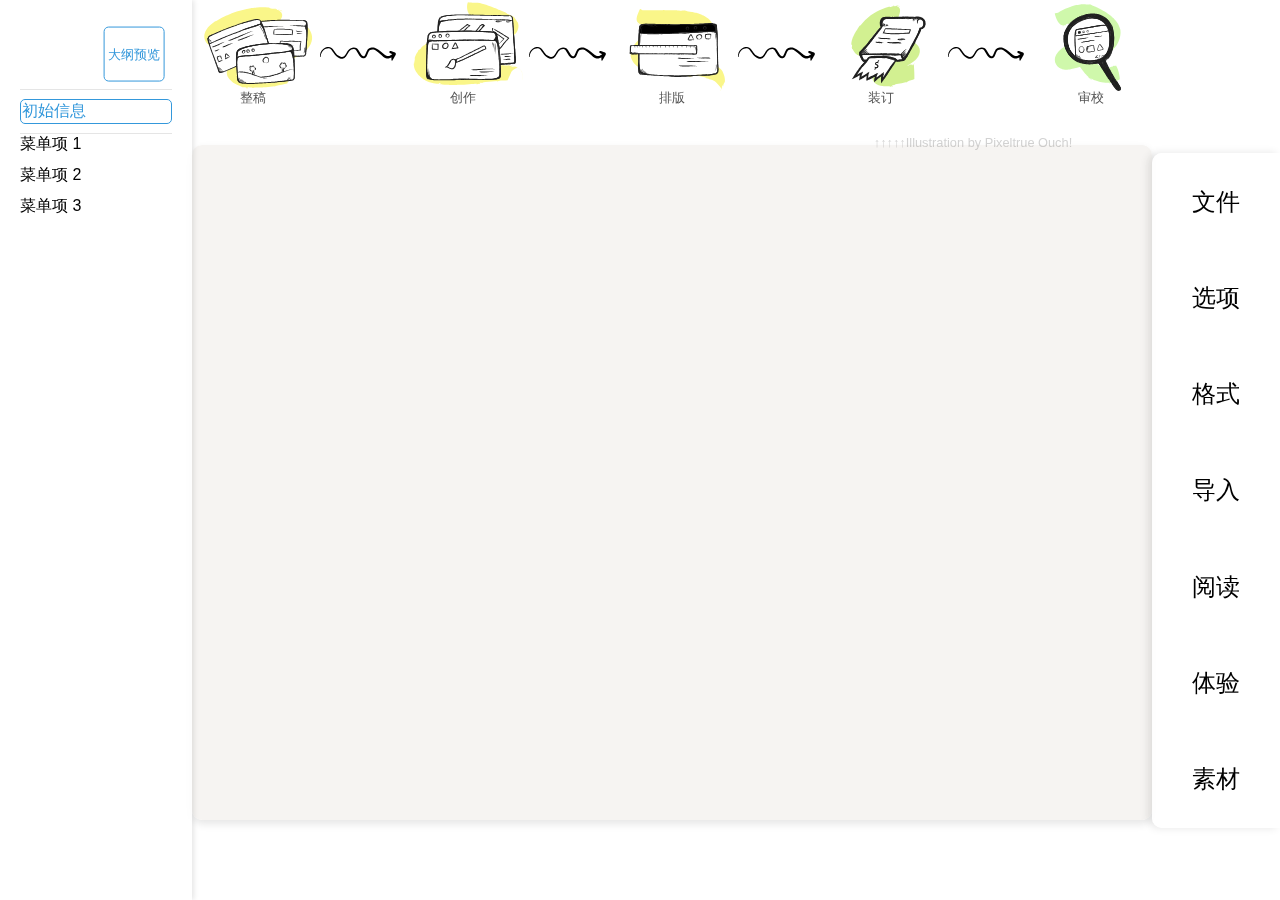
==== index.html @ 5bd346bf "Initial commit" ====
<!DOCTYPE html>
<html lang="en">
<head>
    <meta charset="UTF-8">
    <meta name="viewport" content="width=device-width, initial-scale=1.0">
    <title>高高记吧</title>
    <link rel="stylesheet" href="./styles/style.css">
    <link rel="stylesheet" href="./styles/mdview.css">
    <link rel="stylesheet" href="./styles/sidebar.css">
    <link rel="stylesheet" href="./styles/topbar.css">
    <link rel="stylesheet" href="./styles/rightbar.css">
    <link rel="stylesheet" href="./styles/toolbar.css">
    <!-- 引入 jsPDF 库 -->
    <!-- <script src="https://cdnjs.cloudflare.com/ajax/libs/jspdf/2.5.1/jspdf.umd.min.js"></script> -->
    <!-- 引入 html2canvas 库 -->
    <!-- <script src="https://html2canvas.hertzen.com/dist/html2canvas.min.js"></script> -->
    <!-- 引入 FileSaver.js 库 -->
    <!-- <script src="https://cdnjs.cloudflare.com/ajax/libs/FileSaver.js/2.0.5/FileSaver.min.js"></script> -->
</head>
<body>
    <div id="sidebar-container"></div>
    <div class="input-block" contenteditable="true" id="inputText"></div>
    <div class="material-block" id="materialText" style="display: none;"></div> <!-- 新增素材层 -->
    <div class="background-block" id="backgroundLayer" style="display: none;"></div> <!-- 新增背景层 -->
    <div id="content-container"></div> <!-- 添加内容容器 -->
    <input type="file" id="backgroundFileInput" accept="image/*,video/*" style="display: none;">
    <script src="./scripts/core/mmd.js"></script>
    <script src="./scripts/core/mdview.js"></script>
    <script src="./scripts/core/disk/sidebar_load.js"></script>
    <script src="./scripts/file/import.js"></script>
    <script src="./scripts/file/openFile.js"></script>
    <script src="./scripts/action/rightbar.js"></script>
    <script src="./scripts/file/exportMDFile.js"></script>
    <script src="./scripts/file/saveFile.js"></script>
    <script src="./scripts/action/tab.js"></script>
    <script src="./scripts/experience/background.js"></script>
    <script>
        // 动态加载sidebar.html
        fetch('./website/sidebar.html')
            .then(response => response.text())
            .then(data => {
                document.getElementById('sidebar-container').innerHTML = data;
                // 确保在内容加载后初始化
                if (typeof setupFormatHover === 'function') {
                    setupFormatHover();
                }
            });

        // 动态加载topbar.html
        fetch('./website/topbar.html')
            .then(response => response.text())
            .then(data => {
                document.body.innerHTML += data;
            });
            
        // 动态加载rightbar.html
        fetch('./website/rightbar.html')
            .then(response => response.text())
            .then(data => {
                document.body.innerHTML += data;
            });
    </script>
</body>
</html>
<script>
    // 添加DOMContentLoaded监听
    document.addEventListener('DOMContentLoaded', function() {
        // 确保输入框存在后再初始化
        const inputText = document.getElementById('inputText');
        if (inputText && typeof setupFormatHover === 'function') {
            setupFormatHover();
        }
    });
</script>
---- styles/style.css ----
/* ./styles/style.css */
/* Minimalist Bright Dotted-Line Interface CSS on White Frosted Glass Background */

/* 
body 样式：
- 设置页面背景颜色为白色，字体为 Arial 或无衬线字体。
- 使用 Flexbox 布局使内容居中对齐，并占据整个视口高度。
- 添加半透明白色背景和模糊效果，营造磨砂玻璃效果。
*/
body {
    background-color: white; /* 页面背景颜色 */
    font-family: Arial, sans-serif; /* 字体设置 */
    margin: 0; /* 移除默认外边距 */
    padding: 0; /* 移除默认内边距 */
    display: flex; /* 使用 Flexbox 布局 */
    justify-content: center; /* 水平居中对齐 */
    align-items: center; /* 垂直居中对齐 */
    height: 100vh; /* 占据整个视口高度 */
    background: rgba(255, 255, 255, 0.5); /* 半透明白色背景 */
    backdrop-filter: blur(10px); /* 背景模糊效果 */
}

/* 
.dotted-line 样式：
- 创建一个虚线图案，用于分隔不同部分的内容。
- 设置虚线的高度、宽度和间距。
*/
.dotted-line {
    border: 2px dashed #ddd; /* 2px 灰色虚线边框 */
    height: 2px; /* 虚线高度 */
    width: 200px; /* 虚线宽度 */
    margin: 20px 0; /* 上下外边距 */
}

/* 
.dot 样式：
- 创建一个圆形点图案，用于装饰或标记。
- 设置点的大小、颜色和圆角。
*/
.dot {
    height: 10px; /* 圆点高度 */
    width: 10px; /* 圆点宽度 */
    background-color: #bbb; /* 圆点颜色 */
    border-radius: 50%; /* 圆角，使其成为圆形 */
    display: inline-block; /* 行内块元素 */
    margin: 5px; /* 外边距 */
}

/* 
.accent 样式：
- 定义亮色强调样式，用于突出显示文本或其他元素。
*/
.accent {
    color: #3498db; /* 亮蓝色文本颜色 */
}

/* 
.input-block 样式：
- 创建一个输入块容器，用于放置表单或其他交互元素。
- 设置容器的宽度、高度、背景颜色、圆角、阴影和内边距。
*/
.input-block {
    width: 75%; /* 容器宽度 */
    height: 75%; /* 容器高度 */
    background-color: #f4f2efd7; /* 白色背景 */
    border-radius: 10px; /* 圆角 */
    box-shadow: 0 4px 8px rgba(0, 0, 0, 0.1); /* 阴影效果 */
    padding: 20px; /* 内边距 */
    box-sizing: border-box; /* 确保内边距包含在宽度和高度内 */
    margin: 20% 5% 15% 10%; /* 上下边距 10%，左右边距 5% */
    overflow-y: auto; /* 添加垂直滚动条 */
}

.material-block {
    width: 75%; /* 容器宽度 */
    height: 75%; /* 容器高度 */
    padding: 20px; /* 内边距 */
    box-sizing: border-box; /* 确保内边距包含在宽度和高度内 */
    margin: 20% 5% 15% 10%; /* 上下边距 10%，左右边距 5% */
    border-radius: 10px; /* 圆角 */
}

.material-block {
    background-color: #ffffff; /* 可以根据需要调整背景颜色 */
}

.background-block {
    width: 75%; /* 容器宽度 */
    height: 75%; /* 容器高度 */
    padding: 20px; /* 内边距 */
    box-sizing: border-box; /* 确保内边距包含在宽度和高度内 */
    margin: 20% 5% 15% 10%; /* 上下边距 10%，左右边距 5% */
    border-radius: 10px; /* 圆角 */
}

.background-block {
    background-size: cover; /* 使背景图片或视频覆盖整个背景层 */
    background-position: center;
    background-repeat: no-repeat;
}
/* 
响应式媒体查询：
- 当屏幕宽度小于等于 768px 时，调整 .input-block 的宽度和高度。
*/
@media (max-width: 768px) {
    .input-block {
        width: 90%; /* 容器宽度 */
        height: 50%; /* 容器高度 */
    }
}

/* 
响应式媒体查询：
- 当屏幕宽度小于等于 480px 时，进一步调整 .input-block 的宽度和高度。
*/
@media (max-width: 480px) {
    .input-block {
        width: 95%; /* 容器宽度 */
        height: 40%; /* 容器高度 */
    }
}
---- styles/mdview.css ----
.bold { font-weight: bold; }
.italic { font-style: italic; }
.title1 { font-size: 40px; font-weight: bold; }
.title2 { font-size: 36px; font-weight: bold; }
.title3 { font-size: 32px; font-weight: bold; }
.title4 { font-size: 28px; font-weight: bold; }
.title5 { font-size: 24px; font-weight: bold; }
.title6 { font-size: 20px; font-weight: bold; }
.normal { font-size: 16px; } /* 正文字体大小 */
.link { color: rgb(37, 37, 255); text-decoration: underline; }
.gray-text {font-size: 14px;color: gray;}

/* 添加在文件末尾 */
/* 确保以下样式存在 */
.format-tooltip {
    position: absolute;
    background-color: rgba(255, 248, 240, 0.9);
    border-radius: 8px;
    padding: 4px 8px;
    font-size: 12px;
    box-shadow: 0 2px 4px rgba(0, 0, 0, 0.1);
    z-index: 1000;
    pointer-events: none;
    white-space: nowrap;
}
---- styles/sidebar.css ----
/* 侧边栏容器样式 */
.sidebar {
    width: 15%; /* 设置侧边栏的宽度为视口宽度的15% */
    height: 100vh; /* 设置侧边栏的高度为视口高度的100% */
    position: fixed; /* 固定定位，使侧边栏固定在页面左侧 */
    top: 0; /* 侧边栏顶部与页面顶部对齐 */
    left: 0; /* 侧边栏左侧与页面左侧对齐 */
    background-color: rgba(255, 255, 255, 0.8); /* 半透明白色背景，透明度为80% */
    backdrop-filter: blur(10px); /* 背景模糊效果，模糊半径为10px */
    padding: 20px; /* 内边距为20px */
    box-sizing: border-box; /* 确保内边距和边框包含在元素的总宽度和高度内 */
    box-shadow: 2px 0 5px rgba(0, 0, 0, 0.1); /* 右侧阴影效果，模拟立体感 */
    display: flex; /* 使用弹性布局 */
    flex-direction: column; /* 子元素垂直排列 */
}

/* 侧边栏内的无序列表样式 */
.sidebar ul {
    list-style-type: none; /* 移除默认的列表符号 */
    padding: 0; /* 移除内边距 */
    margin: 0; /* 移除外边距 */
}

/* 列表项样式 */
.sidebar li {
    margin-bottom: 10px; /* 每个列表项底部留出10px的间距 */
}

/* 选择层样式 */
.select-layer {
    height: 8%; /* 设置选择层的高度为侧边栏高度的8% */
    display: flex; /* 使用弹性布局 */
    align-items: center; /* 垂直居中对齐 */
    justify-content: center; /* 水平居中对齐 */
    background-color: rgba(255, 255, 255, 0.8); /* 半透明白色背景 */
    backdrop-filter: blur(10px); /* 背景模糊效果 */
    border-bottom: 1px solid rgba(0, 0, 0, 0.1); /* 底部1px的浅灰色分隔线 */
    position: relative; /* 使用相对定位 */
    width: 100%; /* 设置宽度为100% */
}

/* 按钮样式 */
.select-button {
    background-color: rgba(255, 255, 255, 0.9); /* 半透明白色背景 */
    color: #3498db; /* 亮蓝色文字 */
    border: 1px solid #3498db; /* 亮蓝色边框 */
    width: 40%; /* 设置按钮宽度 */
    height: 80%; /* 设置按钮高度 */
    padding: 0; /* 移除内边距 */
    border-radius: 5px; /* 圆角半径为5px */
    cursor: pointer; /* 鼠标悬停时显示手型指针 */
    transition: background-color 0.3s, color 0.3s, border-color 0.3s; /* 背景颜色、文字颜色和边框颜色变化时有0.3秒的过渡效果 */
    position: absolute; /* 使用绝对定位 */
    top: 50%; /* 垂直居中 */
    left: 75%; /* 水平距离右侧75% */
    transform: translate(-50%, -50%); /* 调整按钮的位置，使其在父元素中居中 */
    display: flex; /* 使用弹性布局 */
    align-items: center; /* 垂直居中对齐 */
    justify-content: center; /* 水平居中对齐 */
}

/* 按钮悬停样式 */
.select-button:hover {
    background-color: #3498db; /* 悬停时的亮蓝色背景 */
    color: white; /* 悬停时的白色文字 */
    border-color: #2980b9; /* 悬停时的深蓝色边框 */
}




/* 控制层样式 */
.control-layer {
    height: 5%; /* 设置控制层的高度为侧边栏高度的5% */
    display: flex; /* 使用弹性布局 */
    align-items: center; /* 垂直居中对齐 */
    justify-content: space-around; /* 子元素之间均匀分布 */
    background-color: rgba(255, 255, 255, 0.8); /* 半透明白色背景 */
    backdrop-filter: blur(10px); /* 背景模糊效果 */
    border-bottom: 1px solid rgba(0, 0, 0, 0.1); /* 底部1px的浅灰色分隔线 */
}

/* 显示框样式 */
.info-box {
    background-color: rgba(255, 255, 255, 0.8); /* 半透明白色背景 */
    color: #3498db; /* 亮蓝色文字 */
    border: 1px solid #3498db; /* 亮蓝色边框 */
    padding: 1px; /* 内边距 */
    border-radius: 5px; /* 圆角半径为5px */
    margin-top: 1px; /* 上外边距 */
    width: 100%; /* 宽度填充父元素 */
    box-sizing: border-box; /* 确保内边距和边框包含在元素的总宽度和高度内 */
    font-size: 16px; /* 字体大小 */
}


/* 显示层样式 */
.display-layer {
    height: 87%; /* 设置显示层的高度为侧边栏高度的87% */
    overflow-y: auto; /* 如果内容超出高度，允许纵向滚动 */
    background-color: rgba(255, 255, 255, 0.8); /* 半透明白色背景 */
    backdrop-filter: blur(10px); /* 背景模糊效果 */
}



/* 媒体查询 */
@media (max-width: 1200px) {
    .sidebar {
        width: 20%; /* 在较小屏幕上增加侧边栏宽度 */
    }
}

@media (max-width: 768px) {
    .sidebar {
        width: 25%; /* 在更小屏幕上进一步增加侧边栏宽度 */
    }
}

@media (max-width: 480px) {
    .sidebar {
        width: 100%; /* 在移动设备上使侧边栏宽度占满整个屏幕 */
        height: auto; /* 高度自适应内容 */
        position: relative; /* 改为相对定位 */
        top: auto; /* 重置顶部位置 */
        left: auto; /* 重置左侧位置 */
    }
}
---- styles/topbar.css ----
.topbar {
    position: absolute;
    top: 0%;
    left: 15%;
    width: 75%;
    height: 17%;
    background-color: rgba(0, 0, 0, 0);
    border: none;
}
.icon-container {
    display: flex;
    align-items: center;
}

.icon {
    width: 100%; /* 根据需要调整图标大小 */
    height: 100%; /* 根据需要调整图标大小 */
    margin: 0 5px; /* 图标之间的间距 */
}

.arrow {
    width: 8%; /* 根据需要调整箭头大小 */
    height: 8%; /* 根据需要调整箭头大小 */
    margin: 0 5px; /* 箭头之间的间距 */
}

.label {
    font-size: 0.8em;
    color: #555;
    margin-top: -8%;
    text-align: center; /* 文字居中 */
}

.illustration-credit {
    position: absolute;
    bottom: 0;
    right: 8%;
    color: #88888861; /* 浅灰色 */
    font-size: 0.8em; /* 小字体 */
    margin: 3px; /* 可选：添加一些间距 */
}
---- styles/rightbar.css ----
/* rightbar.css */
.rightbar {
    position: fixed;
    top: 17%;
    right: 0;
    width: 10%; /* 调整宽度为15% */
    height: 75%;
    background-color: rgba(255, 255, 255, 0.8); /* 白色背景 */
    border-radius: 10px 0 0 10px; /* 圆角 */
    box-shadow: -4px 0 8px rgba(0, 0, 0, 0.1); /* 阴影效果 */
    padding: 20px;
    box-sizing: border-box; /* 确保内边距包含在宽度和高度内 */
    display: flex;
    flex-direction: column;
    justify-content: space-between;
    margin: 0; /* 移除不必要的边距 */
}

.rightbar-button {
    width: 100%;
    padding: 15%;
    background-color: #9a9a9a00; /* 亮蓝色背景 */
    color: rgb(0, 0, 0);
    border: none;
    border-radius: 5px;
    cursor: pointer;
    font-family: Arial, sans-serif;
    font-size: 150%; 
    transition: background-color 0.3s;
}

.rightbar-button:hover {
    background-color: #2980b9; /* 悬停时的亮蓝色背景 */
}
---- styles/toolbar.css ----
/* 工具栏样式 */
.toolbar {
    background-color: rgba(255, 255, 255, 0.5); /* 半透明白色背景 */
    backdrop-filter: blur(10px); /* 背景模糊效果 */
    border-radius: 10px; /* 圆角 */
    box-shadow: 0 4px 8px rgba(0, 0, 0, 0.1); /* 阴影效果 */
    padding: 10px; /* 内边距 */
    display: flex; /* 使用 Flexbox 布局 */
    justify-content: space-around; /* 水平均匀分布按钮 */
    align-items: center; /* 垂直居中对齐 */
    margin: 0 auto; /* 水平居中 */
    position: fixed; /* 固定定位 */
    bottom: 0px; /* 距离底部10px */
    left: 0; /* 左侧对齐 */
    right: 0; /* 右侧对齐 */
    width: fit-content; /* 宽度适应内容 */
    max-width: 100%; /* 最大宽度为100% */
    margin: 0 auto; /* 水平居中 */
}

/* 按钮样式 */
.toolbar .btn {
    background-color: transparent; /* 透明背景 */
    border: none; /* 无边框 */
    color: #333; /* 文本颜色 */
    padding: 10px 20px; /* 增加内边距，使按钮更大 */
    border-radius: 5px; /* 圆角 */
    cursor: pointer; /* 鼠标悬停时显示指针 */
    transition: background-color 0.3s, color 0.3s; /* 过渡效果 */
    font-size: 16px; /* 增加字体大小 */
}

/* 按钮悬停效果 */
.toolbar .btn:hover {
    background-color: rgba(255, 255, 255, 0.8); /* 浅灰色背景 */
    color: #3498db; /* 亮蓝色文本颜色 */
}

/* 按钮激活效果 */
.toolbar .btn:active {
    background-color: rgba(255, 255, 255, 0.6); /* 更浅的灰色背景 */
    color: #2980b9; /* 更深的蓝色文本颜色 */
}
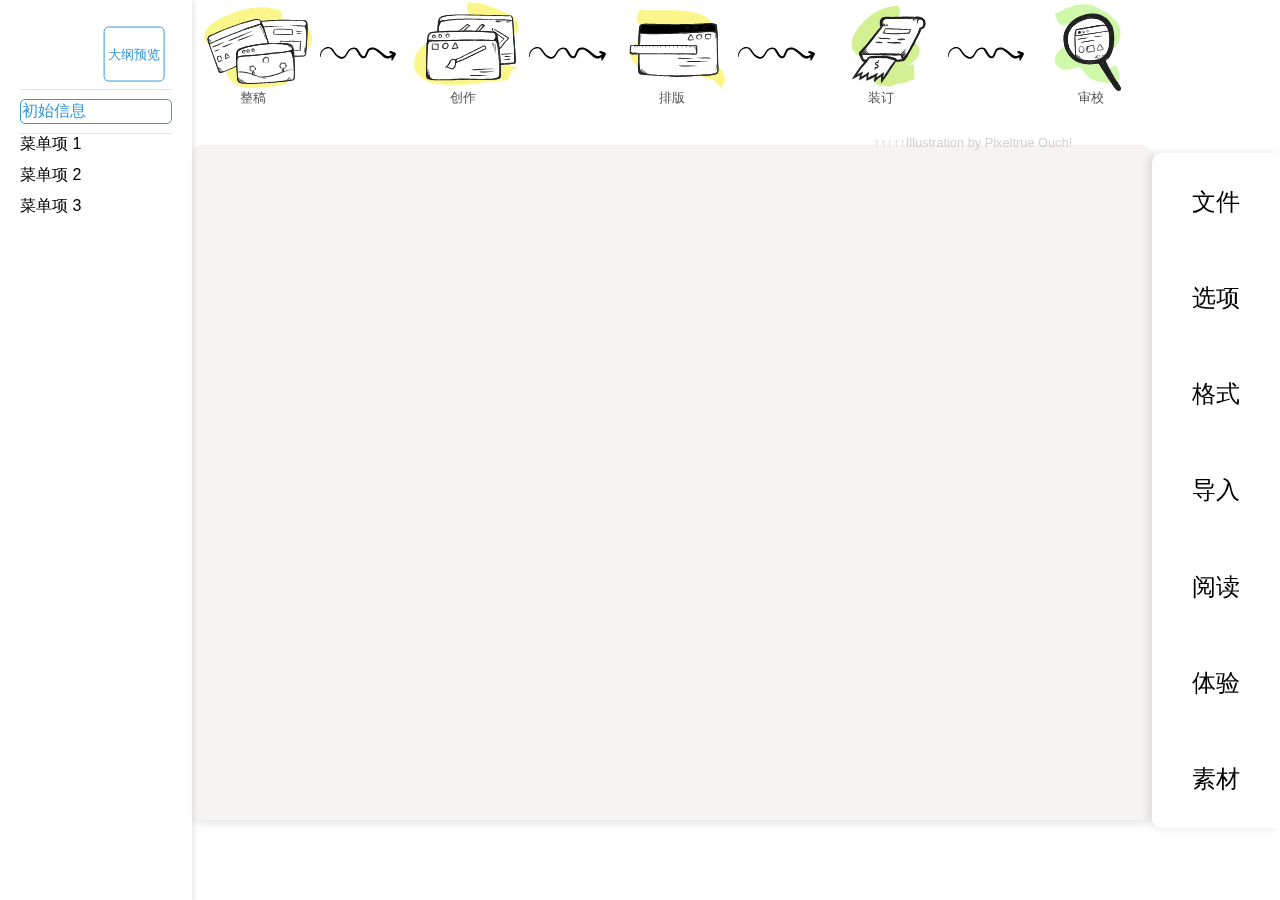
==== commit 67fe5d76: "DELATING UNUSEBLE FILES INCLUDING MMD.JS AND UN IMPORTED FILES" ====
--- a/index.html
+++ b/index.html
@@ -24,16 +24,12 @@
     <div class="background-block" id="backgroundLayer" style="display: none;"></div> <!-- 新增背景层 -->
     <div id="content-container"></div> <!-- 添加内容容器 -->
     <input type="file" id="backgroundFileInput" accept="image/*,video/*" style="display: none;">
-    <script src="./scripts/core/mmd.js"></script>
     <script src="./scripts/core/mdview.js"></script>
-    <script src="./scripts/core/disk/sidebar_load.js"></script>
-    <script src="./scripts/file/import.js"></script>
     <script src="./scripts/file/openFile.js"></script>
     <script src="./scripts/action/rightbar.js"></script>
-    <script src="./scripts/file/exportMDFile.js"></script>
     <script src="./scripts/file/saveFile.js"></script>
     <script src="./scripts/action/tab.js"></script>
-    <script src="./scripts/experience/background.js"></script>
+    <script src="./scripts/experience/background.js"></script> <!-- 无法运行 -->
     <script>
         // 动态加载sidebar.html
         fetch('./website/sidebar.html')
